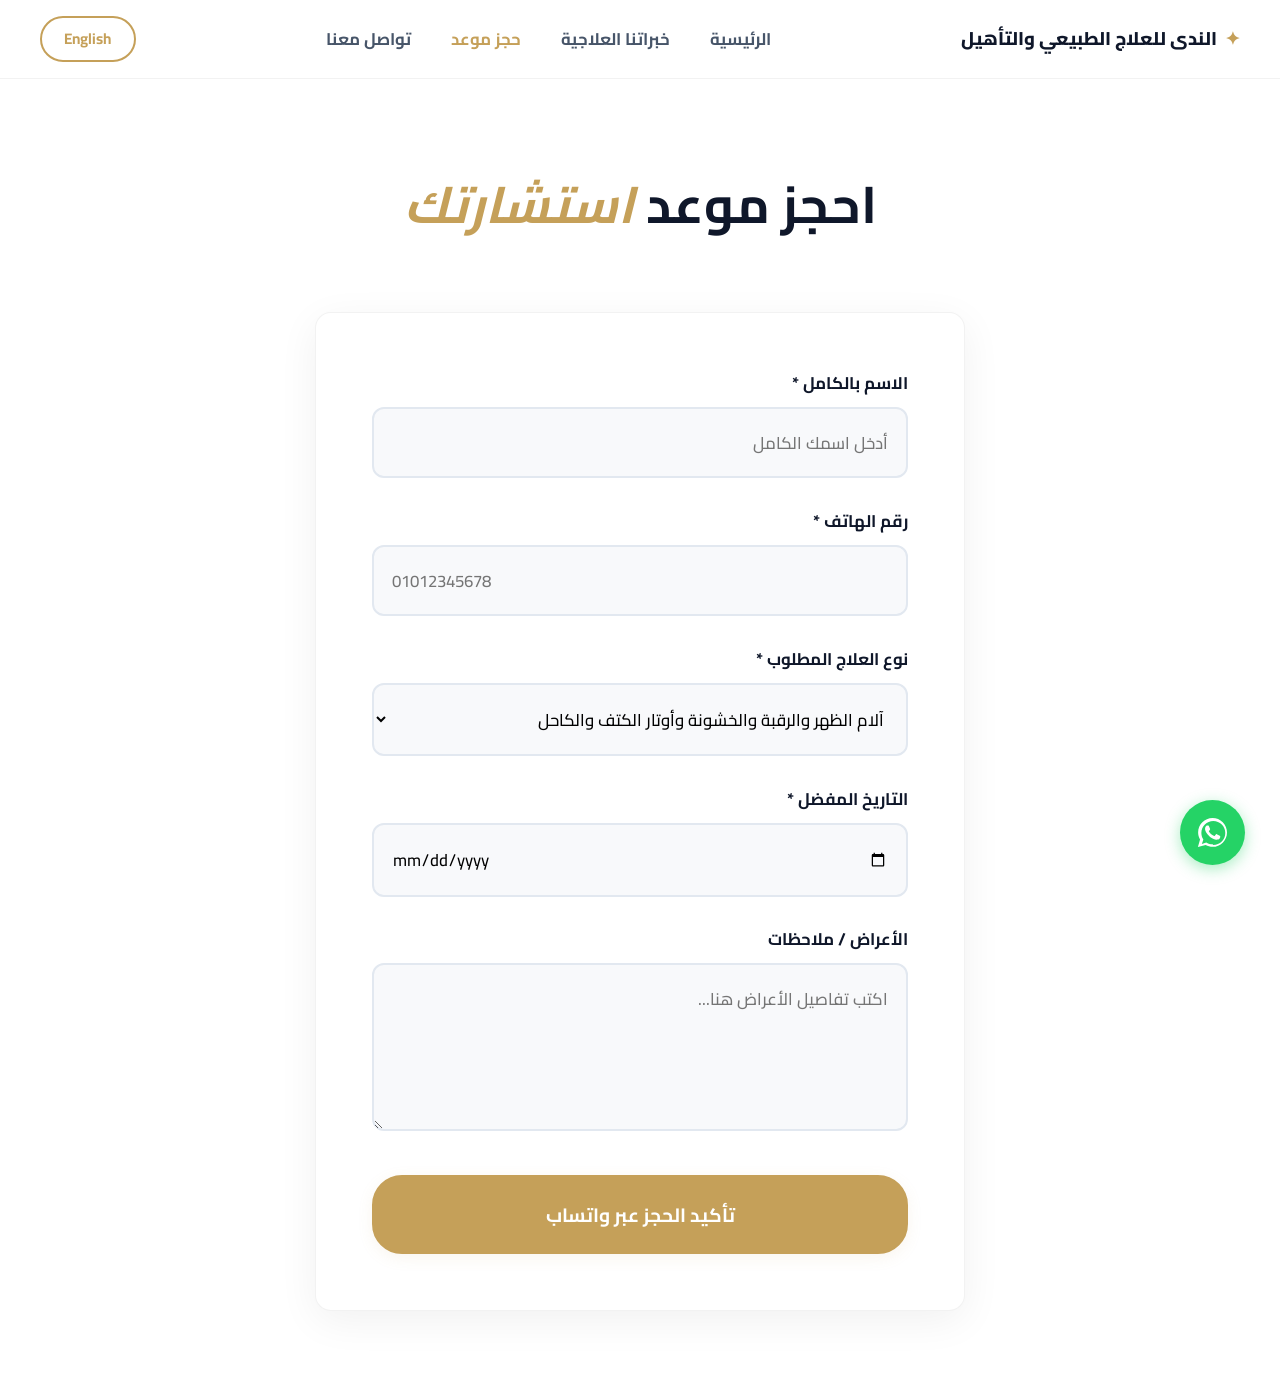
==== booking.html @ 7ad78898 "Add files via upload" ====
<!DOCTYPE html>
<html lang="ar" dir="rtl">
<head>
    <meta charset="UTF-8">
    <meta name="viewport" content="width=device-width, initial-scale=1.0">
    <title data-ar="حجز موعد | الندى" data-en="Reserve | Al-Nada">حجز موعد | الندى</title>
    <link rel="stylesheet" href="style.css">
    <link href="https://fonts.googleapis.com/css2?family=Cairo:wght@400;600;700;800&family=Playfair+Display:ital,wght@0,600;0,700;1,600&family=Plus+Jakarta+Sans:wght@400;600;700;800&display=swap" rel="stylesheet">
</head>
<body>
    <header class="navbar">
        <div class="nav-container">
            <a href="index.html" class="logo">
                <span class="logo-symbol">✦</span> 
                <span data-ar="الندى للعلاج الطبيعي والتأهيل" data-en="Al-Nada Physical Therapy">الندى للعلاج الطبيعي والتأهيل</span>
            </a>
            <nav class="nav-links">
                <a href="index.html" data-ar="الرئيسية" data-en="Home">الرئيسية</a>
                <a href="services.html" data-ar="خبراتنا العلاجية" data-en="Expertise">خبراتنا العلاجية</a>
                <a href="booking.html" class="active" data-ar="حجز موعد" data-en="Reserve">حجز موعد</a>
                <a href="contact.html" data-ar="تواصل معنا" data-en="Visit Us">تواصل معنا</a>
            </nav>
            <button id="langToggle" class="lang-btn">English</button>
        </div>
    </header>

    <main class="page-container">
        <div class="page-header animate-up">
            <h1>
                <span data-ar="احجز موعد" data-en="Reserve Your">احجز موعد</span>
                <strong class="accent-text" data-ar="استشارتك" data-en="Appointment">استشارتك</strong>
            </h1>
        </div>

        <div class="booking-wrapper animate-up">
            <form id="bookingForm" class="booking-form">
                <div class="form-group">
                    <label data-ar="الاسم بالكامل *" data-en="Full Name *">الاسم بالكامل *</label>
                    <input type="text" id="fullName" required 
                           data-placeholder-ar="أدخل اسمك الكامل" 
                           data-placeholder-en="Enter your full name" 
                           placeholder="أدخل اسمك الكامل">
                </div>
                
                <div class="form-group">
                    <label data-ar="رقم الهاتف *" data-en="Phone Number *">رقم الهاتف *</label>
                    <input type="tel" id="phone" required 
                           data-placeholder-ar="01012345678" 
                           data-placeholder-en="01012345678" 
                           placeholder="01012345678">
                </div>
                
                <div class="form-group">
                    <label data-ar="نوع العلاج المطلوب *" data-en="Required Treatment *">نوع العلاج المطلوب *</label>
                    <select id="treatment" required>
                        <option value="spine_joints" data-ar="آلام الظهر والرقبة والخشونة وأوتار الكتف والكاحل" data-en="Back/Neck Pain, Osteoarthritis, Shoulder & Ankle Tendonitis">آلام الظهر والرقبة والخشونة وأوتار الكتف والكاحل</option>
                        <option value="sports" data-ar="إصابات الملاعب والتأهيل الحركي" data-en="Sports Injuries & Motor Rehab">إصابات الملاعب والتأهيل الحركي</option>
                        <option value="neuro" data-ar="التأهيل العصبي والجلطات" data-en="Neurological & Stroke Rehab">التأهيل العصبي والجلطات</option>
                        <option value="general" data-ar="استشارة عامة" data-en="General Consultation">استشارة عامة</option>
                    </select>
                </div>
                
                <div class="form-group">
                    <label data-ar="التاريخ المفضل *" data-en="Preferred Date *">التاريخ المفضل *</label>
                    <input type="date" id="date" required>
                </div>
                
                <div class="form-group">
                    <label data-ar="الأعراض / ملاحظات" data-en="Symptoms / Notes">الأعراض / ملاحظات</label>
                    <textarea id="notes" rows="4" 
                              data-placeholder-ar="اكتب تفاصيل الأعراض هنا..." 
                              data-placeholder-en="Write your symptoms or notes here..." 
                              placeholder="اكتب تفاصيل الأعراض هنا..."></textarea>
                </div>
                
                <button type="submit" class="btn-primary form-submit-btn" data-ar="تأكيد الحجز عبر واتساب" data-en="Confirm via WhatsApp">تأكيد الحجز عبر واتساب</button>
            </form>
        </div>
    </main>

    <a href="https://wa.me/201500818332" class="float-whatsapp" target="_blank" aria-label="WhatsApp">
        <svg viewBox="0 0 24 24" class="whatsapp-icon"><path fill="#ffffff" d="M12.04 2c-5.46 0-9.9 4.44-9.9 9.9 0 1.75.46 3.45 1.32 4.95L2 22l5.3-1.38c1.45.79 3.09 1.21 4.74 1.21 5.46 0 9.9-4.44 9.9-9.9 0-2.65-1.03-5.14-2.9-7.01C17.18 3.03 14.69 2 12.04 2zM12.04 20.1c-1.42 0-2.81-.38-4.03-1.11l-.29-.17-3 1.01 1.01-3-.18-.31c-.77-1.23-1.18-2.67-1.18-4.14 0-4.52 3.68-8.2 8.2-8.2 2.19 0 4.25.85 5.8 2.4 1.55 1.55 2.4 3.61 2.4 5.8 0 4.52-3.68 8.2-8.2 8.2zm4.51-6.14c-.25-.13-1.47-.72-1.69-.8-.23-.08-.39-.13-.56.13-.17.25-.64.8-.79.97-.15.17-.31.19-.56.06-.25-.13-1.05-.39-2-1.23-.74-.66-1.24-1.47-1.38-1.72-.15-.25-.02-.39.11-.52.12-.12.25-.31.38-.47.13-.17.17-.28.25-.47.08-.19.04-.36-.02-.5-.06-.13-.56-1.35-.77-1.85-.2-.48-.41-.42-.56-.43h-.48c-.17 0-.45.06-.69.31-.24.25-.91.89-.91 2.17 0 1.28.93 2.52 1.06 2.69.13.17 1.83 2.8 4.43 3.92.62.27 1.1.43 1.48.55.62.2 1.18.17 1.62.1.5-.08 1.47-.6 1.68-1.18.21-.58.21-1.08.15-1.18-.06-.1-.23-.16-.48-.29z"/></svg>
    </a>

    <script src="script.js"></script>
</body>
</html>
---- style.css ----
:root {
    --bg-color: #FFFFFF;
    --surface-light: #F8F9FB;
    --text-primary: #0F172A;
    --text-secondary: #475569;
    --gold-accent: #C5A059;
    --gold-hover: #A88647;
    --gold-light: rgba(197, 160, 89, 0.1);
    
    --whatsapp-color: #25D366;
    --facebook-color: #1877F2;
    --instagram-grad: linear-gradient(45deg, #f09433 0%, #e6683c 25%, #dc2743 50%, #cc2366 75%, #bc1888 100%);
    --tiktok-color: #000000;

    --shadow-soft: 0 10px 40px rgba(0, 0, 0, 0.06);
    --shadow-hover: 0 15px 50px rgba(0, 0, 0, 0.1);
    --border-radius: 16px;
}

* {
    box-sizing: border-box;
    margin: 0;
    padding: 0;
    font-family: 'Cairo', 'Plus Jakarta Sans', sans-serif;
}

body {
    background-color: var(--bg-color);
    color: var(--text-primary);
    line-height: 1.7;
    overflow-x: hidden;
}

.animate-up {
    opacity: 0;
    transform: translateY(40px);
    transition: opacity 0.8s ease-out, transform 0.8s cubic-bezier(0.16, 1, 0.3, 1);
}
.animate-up.visible {
    opacity: 1;
    transform: translateY(0);
}

.accent-text {
    color: var(--gold-accent);
    font-weight: 700;
    font-style: italic;
    font-family: 'Playfair Display', 'Cairo', serif;
}

/* Navbar */
.navbar {
    background: rgba(255, 255, 255, 0.95);
    backdrop-filter: blur(20px);
    border-bottom: 1px solid rgba(0,0,0,0.05);
    position: sticky;
    top: 0;
    z-index: 1000;
    padding: 1rem 2.5rem;
}
.nav-container {
    max-width: 1250px;
    margin: 0 auto;
    display: flex;
    justify-content: space-between;
    align-items: center;
}
.logo {
    font-size: 1.15rem;
    font-weight: 800;
    color: var(--text-primary);
    text-decoration: none;
    display: flex;
    align-items: center;
    gap: 8px;
    white-space: nowrap;
}
.logo-symbol { color: var(--gold-accent); }
.nav-links { display: flex; gap: 2.5rem; }
.nav-links a {
    text-decoration: none;
    color: var(--text-secondary);
    font-weight: 700;
    font-size: 1.05rem;
    transition: 0.3s;
}
.nav-links a.active, .nav-links a:hover { color: var(--gold-accent); }
.lang-btn {
    background: transparent;
    border: 2px solid var(--gold-accent);
    color: var(--gold-accent);
    padding: 0.4rem 1.4rem;
    border-radius: 30px;
    cursor: pointer;
    font-weight: 700;
    font-size: 0.95rem;
    transition: 0.3s;
}
.lang-btn:hover {
    background: var(--gold-accent);
    color: #FFF;
}

.btn-primary, .btn-secondary {
    padding: 1rem 2.5rem;
    border-radius: 30px;
    text-decoration: none;
    font-weight: 700;
    font-size: 1.05rem;
    transition: 0.3s;
    display: inline-block;
    cursor: pointer;
    text-align: center;
}
.btn-primary {
    background: var(--gold-accent);
    color: #FFF;
    box-shadow: 0 4px 15px var(--gold-light);
    border: 2px solid var(--gold-accent);
}
.btn-primary:hover {
    background: var(--gold-hover);
    border-color: var(--gold-hover);
    transform: translateY(-3px);
}
.btn-secondary {
    background: transparent;
    color: var(--text-primary);
    border: 2px solid var(--gold-accent);
}
.btn-secondary:hover {
    background: var(--gold-light);
    color: var(--text-primary);
}

.hero {
    padding: 9rem 2rem 7rem;
    text-align: center;
    max-width: 950px;
    margin: 0 auto;
    position: relative;
}
.hero-title {
    font-size: 3.8rem;
    line-height: 1.25;
    font-weight: 700;
    margin-bottom: 1.5rem;
    font-family: 'Playfair Display', 'Cairo', serif;
}
.hero-title span { display: block; }
.hero-subtitle {
    font-size: 1.2rem;
    color: var(--text-secondary);
    margin: 0 auto 3rem;
    max-width: 700px;
    font-weight: 500;
}
.hero-btns {
    display: flex;
    justify-content: center;
    gap: 1.5rem;
    flex-wrap: wrap;
}

.reviews-section {
    max-width: 1250px;
    margin: 2rem auto 8rem;
    padding: 0 2rem;
}
.section-title {
    text-align: center;
    font-size: 2.8rem;
    margin-bottom: 3.5rem;
    font-family: 'Playfair Display', 'Cairo', serif;
}
.reviews-grid {
    display: grid;
    grid-template-columns: repeat(auto-fit, minmax(350px, 1fr));
    gap: 2.5rem;
}
.review-card {
    background: var(--surface-light);
    padding: 3rem 2.5rem;
    border-radius: var(--border-radius);
    border: 1px solid rgba(0,0,0,0.03);
    box-shadow: var(--shadow-soft);
    transition: 0.3s;
}
.review-card:hover { transform: translateY(-5px); box-shadow: var(--shadow-hover); }
.stars { color: var(--gold-accent); font-size: 1.5rem; margin-bottom: 1rem; }
.review-text { font-size: 1.15rem; font-weight: 500; font-style: italic; margin-bottom: 1.5rem; }
.reviewer-name { font-weight: 700; color: var(--gold-accent); font-size: 1.05rem; }

.page-container {
    max-width: 1250px;
    margin: 5rem auto;
    padding: 0 2rem;
}
.page-header { text-align: center; margin-bottom: 4rem; }
.page-header h1 { font-size: 3.2rem; font-weight: 700; font-family: 'Playfair Display', 'Cairo', serif; }
.page-header p { font-size: 1.15rem; color: var(--text-secondary); margin-top: 1rem; max-width: 700px; margin-inline: auto; font-weight: 500; }

.services-grid {
    display: grid;
    grid-template-columns: repeat(auto-fit, minmax(350px, 1fr));
    gap: 2.5rem;
}
.service-card {
    background: #FFF;
    border: 1px solid rgba(0,0,0,0.05);
    border-radius: var(--border-radius);
    padding: 2.5rem;
    box-shadow: var(--shadow-soft);
    transition: 0.4s;
}
.service-card:hover {
    transform: translateY(-8px);
    box-shadow: var(--shadow-hover);
    border-color: var(--gold-light);
}
.service-icon {
    font-size: 2.5rem;
    margin-bottom: 1.5rem;
}
.service-card h3 { font-size: 1.35rem; font-weight: 700; margin-bottom: 1rem; color: var(--text-primary); line-height: 1.5; }
.service-card p { font-size: 1.05rem; color: var(--text-secondary); font-weight: 500; }

.booking-wrapper { max-width: 650px; margin: 0 auto; }
.booking-form {
    background: #FFF;
    padding: 3.5rem;
    border-radius: var(--border-radius);
    box-shadow: var(--shadow-soft);
    border: 1px solid rgba(0,0,0,0.05);
    display: flex;
    flex-direction: column;
    gap: 1.8rem;
}
.form-group { display: flex; flex-direction: column; gap: 0.6rem; }
.form-group label { font-weight: 700; font-size: 1.05rem; color: var(--text-primary); }
.form-group input, .form-group select, .form-group textarea {
    width: 100%;
    padding: 1.1rem;
    border: 2px solid #E2E8F0;
    border-radius: 12px;
    font-size: 1.05rem;
    font-weight: 500;
    background: var(--surface-light);
    outline: none;
    transition: 0.3s;
}
.form-group input:focus, .form-group select:focus, .form-group textarea:focus {
    border-color: var(--gold-accent);
    background: #FFF;
}
.form-submit-btn { width: 100%; font-size: 1.2rem; padding: 1.2rem; margin-top: 1rem; }

.contact-main { padding: 4rem 2rem; max-width: 1400px; margin: 0 auto; }
.contact-layout {
    display: grid;
    grid-template-columns: 1fr 1fr;
    gap: 3rem;
    background: #FFF;
    border-radius: 24px;
    box-shadow: var(--shadow-soft);
    border: 1px solid rgba(0,0,0,0.05);
    overflow: hidden;
}
.map-box { height: 100%; min-height: 500px; }
.contact-info-side { padding: 4rem; display: flex; flex-direction: column; gap: 3rem; }

.hq-card {
    background: var(--surface-light);
    padding: 2.5rem;
    border-radius: 16px;
    border-left: 6px solid var(--gold-accent);
}
[dir="ltr"] .hq-card { border-left: none; border-right: 6px solid var(--gold-accent); }
.hq-title {
    color: var(--text-primary);
    font-size: 1.8rem;
    font-weight: 800;
    text-transform: uppercase;
    letter-spacing: 1px;
    margin-bottom: 1.5rem;
}
.hq-list { list-style: none; display: flex; flex-direction: column; gap: 1.2rem; }
.hq-list li { display: flex; align-items: flex-start; gap: 15px; font-size: 1.1rem; font-weight: 600; color: var(--text-secondary); }
.hq-list li svg { width: 24px; height: 24px; color: var(--text-primary); flex-shrink: 0; margin-top: 2px; }

.connect-title {
    font-size: 1.5rem;
    font-weight: 800;
    margin-bottom: 1.5rem;
    text-transform: uppercase;
}
.social-grid-2x2 {
    display: grid;
    grid-template-columns: 1fr 1fr;
    gap: 1.2rem;
}
.social-block {
    display: flex;
    align-items: center;
    justify-content: center;
    gap: 12px;
    padding: 1.2rem;
    border-radius: 12px;
    color: #FFF !important;
    text-decoration: none;
    font-weight: 700;
    font-size: 1.1rem;
    transition: 0.3s;
}
.social-block:hover { transform: scale(1.03); opacity: 0.95; }
.social-block svg { width: 24px; height: 24px; }
.btn-wa { background: var(--whatsapp-color); }
.btn-ig { background: var(--instagram-grad); }
.btn-tt { background: var(--tiktok-color); }
.btn-fb { background: var(--facebook-color); }

.float-whatsapp {
    position: fixed;
    bottom: 35px;
    right: 35px;
    width: 65px;
    height: 65px;
    background-color: var(--whatsapp-color);
    border-radius: 50%;
    display: flex;
    align-items: center;
    justify-content: center;
    box-shadow: 0 4px 15px rgba(37, 211, 102, 0.4);
    z-index: 1000;
    transition: 0.3s;
}
.float-whatsapp.pulse {
    animation: pulse 2s infinite;
}
.whatsapp-icon { width: 35px; height: 35px; }
[dir="ltr"] .float-whatsapp { right: 35px; left: auto; }

@keyframes pulse {
    0% { box-shadow: 0 0 0 0 rgba(37, 211, 102, 0.5); }
    70% { box-shadow: 0 0 0 20px rgba(37, 211, 102, 0); }
    100% { box-shadow: 0 0 0 0 rgba(37, 211, 102, 0); }
}

@media (max-width: 992px) {
    .contact-layout { grid-template-columns: 1fr; }
    .map-box { min-height: 350px; }
    .hero-title { font-size: 2.8rem; }
}
@media (max-width: 768px) {
    .navbar { padding: 1rem; }
    .nav-container { flex-direction: column; gap: 1.2rem; }
    .nav-links { flex-wrap: wrap; justify-content: center; gap: 1.2rem; }
    .hero { padding: 4rem 1rem; }
    .logo { font-size: 0.95rem; }
    .booking-form { padding: 2rem 1.5rem; }
    .contact-info-side { padding: 2rem; }
    .social-grid-2x2 { grid-template-columns: 1fr; }
    .float-whatsapp { bottom: 20px; right: 20px; width: 55px; height: 55px; }
}
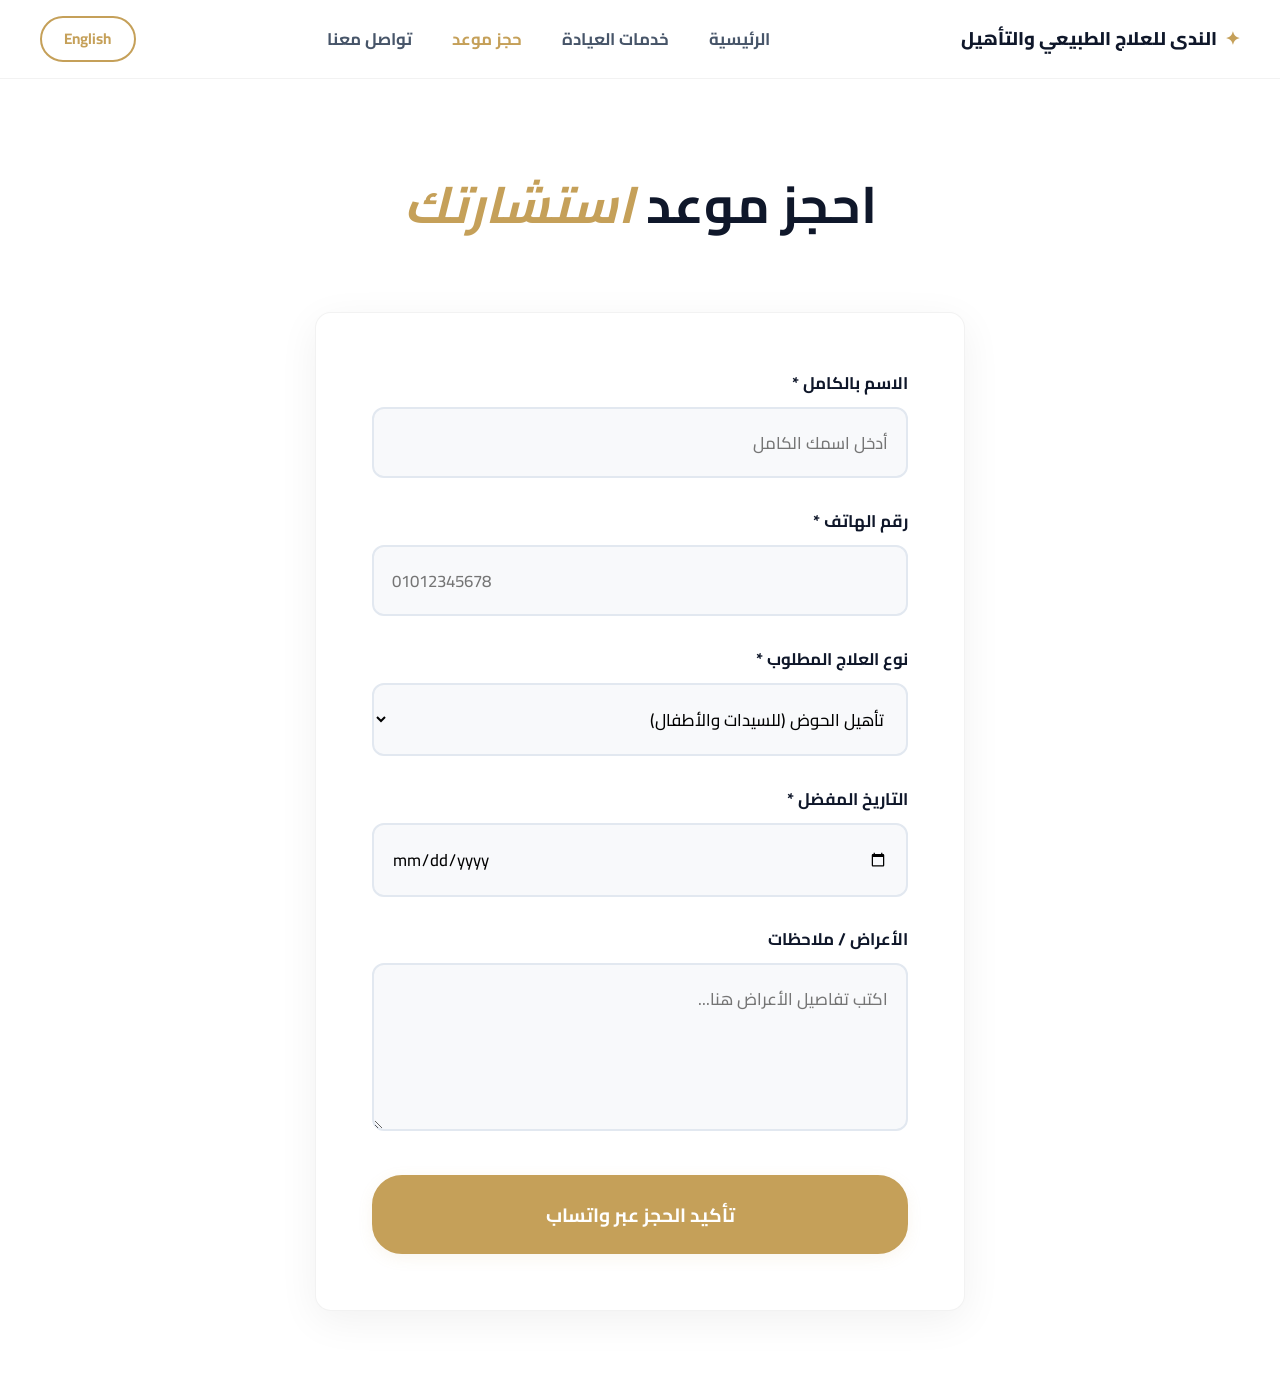
==== commit e78c883f: "Add files via upload" ====
--- a/booking.html
+++ b/booking.html
@@ -1,14 +1,15 @@
 <!DOCTYPE html>
-<html lang="ar" dir="rtl">
+<html lang="ar" dir="rtl" translate="no">
 <head>
     <meta charset="UTF-8">
     <meta name="viewport" content="width=device-width, initial-scale=1.0">
     <title data-ar="حجز موعد | الندى" data-en="Reserve | Al-Nada">حجز موعد | الندى</title>
     <link rel="stylesheet" href="style.css">
-    <link href="https://fonts.googleapis.com/css2?family=Cairo:wght@400;600;700;800&family=Playfair+Display:ital,wght@0,600;0,700;1,600&family=Plus+Jakarta+Sans:wght@400;600;700;800&display=swap" rel="stylesheet">
+    <link href="https://fonts.googleapis.com/css2?family=Cairo:wght@400;600;700;800&family=Playfair+Display:ital,wght@0,600;0,700;1,600&display=swap" rel="stylesheet">
 </head>
 <body>
     <header class="navbar">
+        <!-- Exact same navbar code as above -->
         <div class="nav-container">
             <a href="index.html" class="logo">
                 <span class="logo-symbol">✦</span> 
@@ -16,7 +17,7 @@
             </a>
             <nav class="nav-links">
                 <a href="index.html" data-ar="الرئيسية" data-en="Home">الرئيسية</a>
-                <a href="services.html" data-ar="خبراتنا العلاجية" data-en="Expertise">خبراتنا العلاجية</a>
+                <a href="services.html" data-ar="خدمات العيادة" data-en="Clinic Services">خدمات العيادة</a>
                 <a href="booking.html" class="active" data-ar="حجز موعد" data-en="Reserve">حجز موعد</a>
                 <a href="contact.html" data-ar="تواصل معنا" data-en="Visit Us">تواصل معنا</a>
             </nav>
@@ -36,27 +37,23 @@
             <form id="bookingForm" class="booking-form">
                 <div class="form-group">
                     <label data-ar="الاسم بالكامل *" data-en="Full Name *">الاسم بالكامل *</label>
-                    <input type="text" id="fullName" required 
-                           data-placeholder-ar="أدخل اسمك الكامل" 
-                           data-placeholder-en="Enter your full name" 
-                           placeholder="أدخل اسمك الكامل">
+                    <input type="text" id="fullName" required data-placeholder-ar="أدخل اسمك الكامل" data-placeholder-en="Enter your full name" placeholder="أدخل اسمك الكامل">
                 </div>
                 
                 <div class="form-group">
                     <label data-ar="رقم الهاتف *" data-en="Phone Number *">رقم الهاتف *</label>
-                    <input type="tel" id="phone" required 
-                           data-placeholder-ar="01012345678" 
-                           data-placeholder-en="01012345678" 
-                           placeholder="01012345678">
+                    <input type="tel" id="phone" required placeholder="01012345678">
                 </div>
                 
                 <div class="form-group">
                     <label data-ar="نوع العلاج المطلوب *" data-en="Required Treatment *">نوع العلاج المطلوب *</label>
                     <select id="treatment" required>
-                        <option value="spine_joints" data-ar="آلام الظهر والرقبة والخشونة وأوتار الكتف والكاحل" data-en="Back/Neck Pain, Osteoarthritis, Shoulder & Ankle Tendonitis">آلام الظهر والرقبة والخشونة وأوتار الكتف والكاحل</option>
-                        <option value="sports" data-ar="إصابات الملاعب والتأهيل الحركي" data-en="Sports Injuries & Motor Rehab">إصابات الملاعب والتأهيل الحركي</option>
-                        <option value="neuro" data-ar="التأهيل العصبي والجلطات" data-en="Neurological & Stroke Rehab">التأهيل العصبي والجلطات</option>
-                        <option value="general" data-ar="استشارة عامة" data-en="General Consultation">استشارة عامة</option>
+                        <!-- UPDATED DROPDOWN BASED ON FLYERS -->
+                        <option value="pelvic" data-ar="تأهيل الحوض (للسيدات والأطفال)" data-en="Pelvic Floor Rehab (Women & Children)">تأهيل الحوض (للسيدات والأطفال)</option>
+                        <option value="traction" data-ar="شد الفقرات المتطور (Chattanooga)" data-en="Advanced Spinal Traction">شد الفقرات المتطور (Chattanooga)</option>
+                        <option value="ortho" data-ar="علاج العظام، المفاصل، والخشونة" data-en="Orthopedics & Joint Rehab">علاج العظام، المفاصل، والخشونة</option>
+                        <option value="manual" data-ar="العلاج اليدوي والحجامة الطبية" data-en="Manual Therapy & Cupping">العلاج اليدوي والحجامة الطبية</option>
+                        <option value="general" data-ar="استشارة عامة / أخرى" data-en="General Consultation">استشارة عامة / أخرى</option>
                     </select>
                 </div>
                 
@@ -67,21 +64,13 @@
                 
                 <div class="form-group">
                     <label data-ar="الأعراض / ملاحظات" data-en="Symptoms / Notes">الأعراض / ملاحظات</label>
-                    <textarea id="notes" rows="4" 
-                              data-placeholder-ar="اكتب تفاصيل الأعراض هنا..." 
-                              data-placeholder-en="Write your symptoms or notes here..." 
-                              placeholder="اكتب تفاصيل الأعراض هنا..."></textarea>
+                    <textarea id="notes" rows="4" data-placeholder-ar="اكتب تفاصيل الأعراض هنا..." data-placeholder-en="Write your symptoms or notes here..." placeholder="اكتب تفاصيل الأعراض هنا..."></textarea>
                 </div>
                 
                 <button type="submit" class="btn-primary form-submit-btn" data-ar="تأكيد الحجز عبر واتساب" data-en="Confirm via WhatsApp">تأكيد الحجز عبر واتساب</button>
             </form>
         </div>
     </main>
-
-    <a href="https://wa.me/201500818332" class="float-whatsapp" target="_blank" aria-label="WhatsApp">
-        <svg viewBox="0 0 24 24" class="whatsapp-icon"><path fill="#ffffff" d="M12.04 2c-5.46 0-9.9 4.44-9.9 9.9 0 1.75.46 3.45 1.32 4.95L2 22l5.3-1.38c1.45.79 3.09 1.21 4.74 1.21 5.46 0 9.9-4.44 9.9-9.9 0-2.65-1.03-5.14-2.9-7.01C17.18 3.03 14.69 2 12.04 2zM12.04 20.1c-1.42 0-2.81-.38-4.03-1.11l-.29-.17-3 1.01 1.01-3-.18-.31c-.77-1.23-1.18-2.67-1.18-4.14 0-4.52 3.68-8.2 8.2-8.2 2.19 0 4.25.85 5.8 2.4 1.55 1.55 2.4 3.61 2.4 5.8 0 4.52-3.68 8.2-8.2 8.2zm4.51-6.14c-.25-.13-1.47-.72-1.69-.8-.23-.08-.39-.13-.56.13-.17.25-.64.8-.79.97-.15.17-.31.19-.56.06-.25-.13-1.05-.39-2-1.23-.74-.66-1.24-1.47-1.38-1.72-.15-.25-.02-.39.11-.52.12-.12.25-.31.38-.47.13-.17.17-.28.25-.47.08-.19.04-.36-.02-.5-.06-.13-.56-1.35-.77-1.85-.2-.48-.41-.42-.56-.43h-.48c-.17 0-.45.06-.69.31-.24.25-.91.89-.91 2.17 0 1.28.93 2.52 1.06 2.69.13.17 1.83 2.8 4.43 3.92.62.27 1.1.43 1.48.55.62.2 1.18.17 1.62.1.5-.08 1.47-.6 1.68-1.18.21-.58.21-1.08.15-1.18-.06-.1-.23-.16-.48-.29z"/></svg>
-    </a>
-
     <script src="script.js"></script>
 </body>
 </html>
--- a/style.css
+++ b/style.css
@@ -76,7 +76,7 @@
     white-space: nowrap;
 }
 .logo-symbol { color: var(--gold-accent); }
-.nav-links { display: flex; gap: 2.5rem; }
+.nav-links { display: flex; gap: 2.5rem; list-style: none; }
 .nav-links a {
     text-decoration: none;
     color: var(--text-secondary);
@@ -162,34 +162,26 @@
     flex-wrap: wrap;
 }
 
-.reviews-section {
-    max-width: 1250px;
-    margin: 2rem auto 8rem;
-    padding: 0 2rem;
-}
-.section-title {
+/* Featured Video Section (Pelvic Floor Reel) */
+.featured-video-section {
+    background: var(--surface-light);
+    padding: 5rem 2rem;
     text-align: center;
-    font-size: 2.8rem;
-    margin-bottom: 3.5rem;
-    font-family: 'Playfair Display', 'Cairo', serif;
-}
-.reviews-grid {
-    display: grid;
-    grid-template-columns: repeat(auto-fit, minmax(350px, 1fr));
-    gap: 2.5rem;
-}
-.review-card {
-    background: var(--surface-light);
-    padding: 3rem 2.5rem;
-    border-radius: var(--border-radius);
-    border: 1px solid rgba(0,0,0,0.03);
-    box-shadow: var(--shadow-soft);
-    transition: 0.3s;
-}
-.review-card:hover { transform: translateY(-5px); box-shadow: var(--shadow-hover); }
-.stars { color: var(--gold-accent); font-size: 1.5rem; margin-bottom: 1rem; }
-.review-text { font-size: 1.15rem; font-weight: 500; font-style: italic; margin-bottom: 1.5rem; }
-.reviewer-name { font-weight: 700; color: var(--gold-accent); font-size: 1.05rem; }
+    border-top: 1px solid rgba(0,0,0,0.03);
+    border-bottom: 1px solid rgba(0,0,0,0.03);
+}
+
+.video-container-center {
+    display: flex;
+    justify-content: center;
+    margin-top: 2rem;
+}
+
+.video-container-center iframe {
+    border-radius: var(--border-radius);
+    box-shadow: var(--shadow-hover);
+    max-width: 100%;
+}
 
 .page-container {
     max-width: 1250px;
@@ -205,6 +197,45 @@
     grid-template-columns: repeat(auto-fit, minmax(350px, 1fr));
     gap: 2.5rem;
 }
+
+/* Expanded Service Card Layout for Reels */
+.service-card-full {
+    grid-column: 1 / -1;
+    background: #FFF;
+    border: 1px solid rgba(0,0,0,0.05);
+    border-radius: var(--border-radius);
+    padding: 3rem;
+    box-shadow: var(--shadow-soft);
+    display: flex;
+    flex-wrap: wrap;
+    gap: 3rem;
+    align-items: center;
+    transition: 0.4s;
+}
+
+.service-card-full:hover {
+    box-shadow: var(--shadow-hover);
+    border-color: var(--gold-light);
+}
+
+.service-content-side {
+    flex: 1;
+    min-width: 300px;
+}
+
+.service-video-side {
+    flex: 1;
+    min-width: 300px;
+    display: flex;
+    justify-content: center;
+}
+
+.service-video-side iframe {
+    border-radius: var(--border-radius);
+    box-shadow: var(--shadow-soft);
+    max-width: 100%;
+}
+
 .service-card {
     background: #FFF;
     border: 1px solid rgba(0,0,0,0.05);
@@ -222,8 +253,17 @@
     font-size: 2.5rem;
     margin-bottom: 1.5rem;
 }
-.service-card h3 { font-size: 1.35rem; font-weight: 700; margin-bottom: 1rem; color: var(--text-primary); line-height: 1.5; }
-.service-card p { font-size: 1.05rem; color: var(--text-secondary); font-weight: 500; }
+.service-card h3, .service-card-full h3 { font-size: 1.35rem; font-weight: 700; margin-bottom: 1rem; color: var(--text-primary); line-height: 1.5; }
+.service-card p, .service-card-full p, .service-card li, .service-card-full li { font-size: 1.05rem; color: var(--text-secondary); font-weight: 500; }
+
+.service-card-full ul, .service-card ul {
+    margin-top: 1rem;
+    padding-inline-start: 1.2rem;
+}
+
+.service-card-full li {
+    margin-bottom: 0.5rem;
+}
 
 .booking-wrapper { max-width: 650px; margin: 0 auto; }
 .booking-form {
@@ -288,37 +328,6 @@
 .hq-list li { display: flex; align-items: flex-start; gap: 15px; font-size: 1.1rem; font-weight: 600; color: var(--text-secondary); }
 .hq-list li svg { width: 24px; height: 24px; color: var(--text-primary); flex-shrink: 0; margin-top: 2px; }
 
-.connect-title {
-    font-size: 1.5rem;
-    font-weight: 800;
-    margin-bottom: 1.5rem;
-    text-transform: uppercase;
-}
-.social-grid-2x2 {
-    display: grid;
-    grid-template-columns: 1fr 1fr;
-    gap: 1.2rem;
-}
-.social-block {
-    display: flex;
-    align-items: center;
-    justify-content: center;
-    gap: 12px;
-    padding: 1.2rem;
-    border-radius: 12px;
-    color: #FFF !important;
-    text-decoration: none;
-    font-weight: 700;
-    font-size: 1.1rem;
-    transition: 0.3s;
-}
-.social-block:hover { transform: scale(1.03); opacity: 0.95; }
-.social-block svg { width: 24px; height: 24px; }
-.btn-wa { background: var(--whatsapp-color); }
-.btn-ig { background: var(--instagram-grad); }
-.btn-tt { background: var(--tiktok-color); }
-.btn-fb { background: var(--facebook-color); }
-
 .float-whatsapp {
     position: fixed;
     bottom: 35px;
@@ -350,6 +359,7 @@
     .contact-layout { grid-template-columns: 1fr; }
     .map-box { min-height: 350px; }
     .hero-title { font-size: 2.8rem; }
+    .service-card-full { padding: 2rem; }
 }
 @media (max-width: 768px) {
     .navbar { padding: 1rem; }
@@ -359,6 +369,5 @@
     .logo { font-size: 0.95rem; }
     .booking-form { padding: 2rem 1.5rem; }
     .contact-info-side { padding: 2rem; }
-    .social-grid-2x2 { grid-template-columns: 1fr; }
     .float-whatsapp { bottom: 20px; right: 20px; width: 55px; height: 55px; }
 }
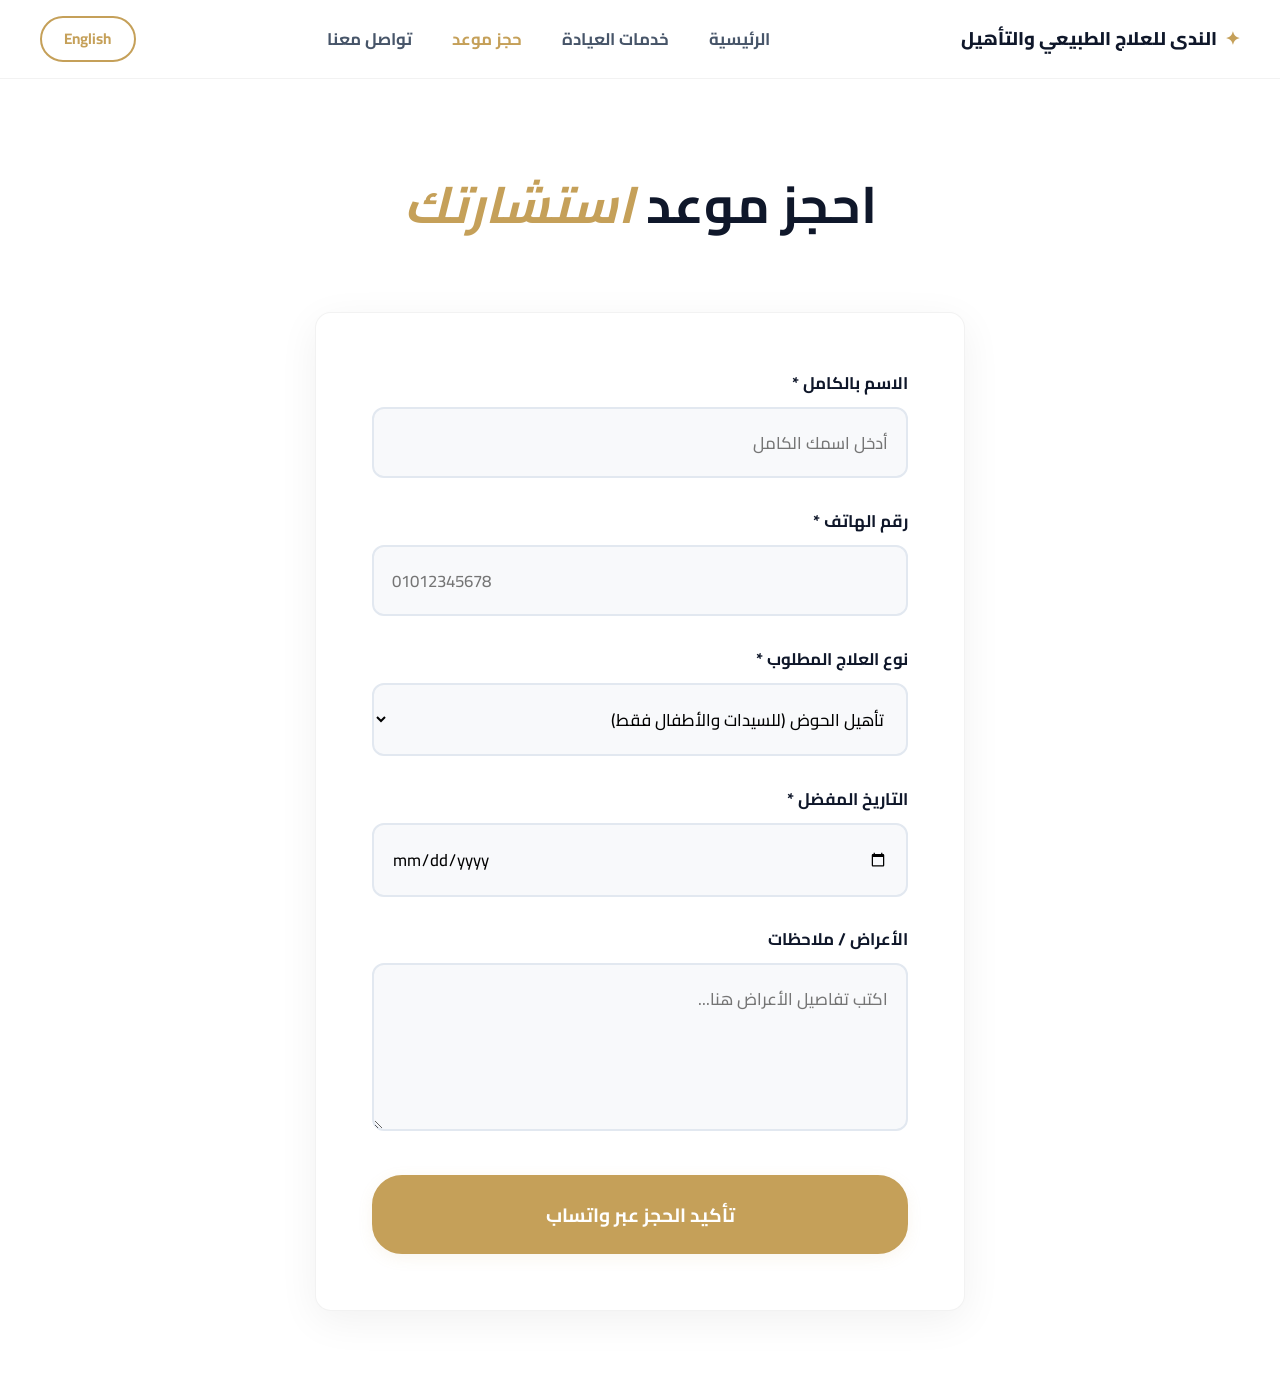
==== commit 75560f32: "Add files via upload" ====
--- a/booking.html
+++ b/booking.html
@@ -9,7 +9,6 @@
 </head>
 <body>
     <header class="navbar">
-        <!-- Exact same navbar code as above -->
         <div class="nav-container">
             <a href="index.html" class="logo">
                 <span class="logo-symbol">✦</span> 
@@ -48,12 +47,13 @@
                 <div class="form-group">
                     <label data-ar="نوع العلاج المطلوب *" data-en="Required Treatment *">نوع العلاج المطلوب *</label>
                     <select id="treatment" required>
-                        <!-- UPDATED DROPDOWN BASED ON FLYERS -->
-                        <option value="pelvic" data-ar="تأهيل الحوض (للسيدات والأطفال)" data-en="Pelvic Floor Rehab (Women & Children)">تأهيل الحوض (للسيدات والأطفال)</option>
-                        <option value="traction" data-ar="شد الفقرات المتطور (Chattanooga)" data-en="Advanced Spinal Traction">شد الفقرات المتطور (Chattanooga)</option>
-                        <option value="ortho" data-ar="علاج العظام، المفاصل، والخشونة" data-en="Orthopedics & Joint Rehab">علاج العظام، المفاصل، والخشونة</option>
-                        <option value="manual" data-ar="العلاج اليدوي والحجامة الطبية" data-en="Manual Therapy & Cupping">العلاج اليدوي والحجامة الطبية</option>
-                        <option value="general" data-ar="استشارة عامة / أخرى" data-en="General Consultation">استشارة عامة / أخرى</option>
+                        <!-- MATCHED TO ALL 6 CLINIC SERVICES -->
+                        <option value="pelvic" data-ar="تأهيل الحوض (للسيدات والأطفال فقط)" data-en="Pelvic Floor Rehab (Women & Children)">تأهيل الحوض (للسيدات والأطفال فقط)</option>
+                        <option value="traction" data-ar="شد الفقرات المتطور (Spinal Traction)" data-en="Advanced Spinal Traction">شد الفقرات المتطور (Spinal Traction)</option>
+                        <option value="laser" data-ar="الليزر العلاجي" data-en="Laser Therapy">الليزر العلاجي</option>
+                        <option value="ortho" data-ar="علاج العظام والمفاصل" data-en="Orthopedic & Joint Rehab">علاج العظام والمفاصل</option>
+                        <option value="manual" data-ar="العلاج اليدوي" data-en="Manual Therapy">العلاج اليدوي</option>
+                        <option value="cupping" data-ar="حجامة وريكافري ومساج" data-en="Cupping, Recovery & Massage">حجامة وريكافري ومساج</option>
                     </select>
                 </div>
                 
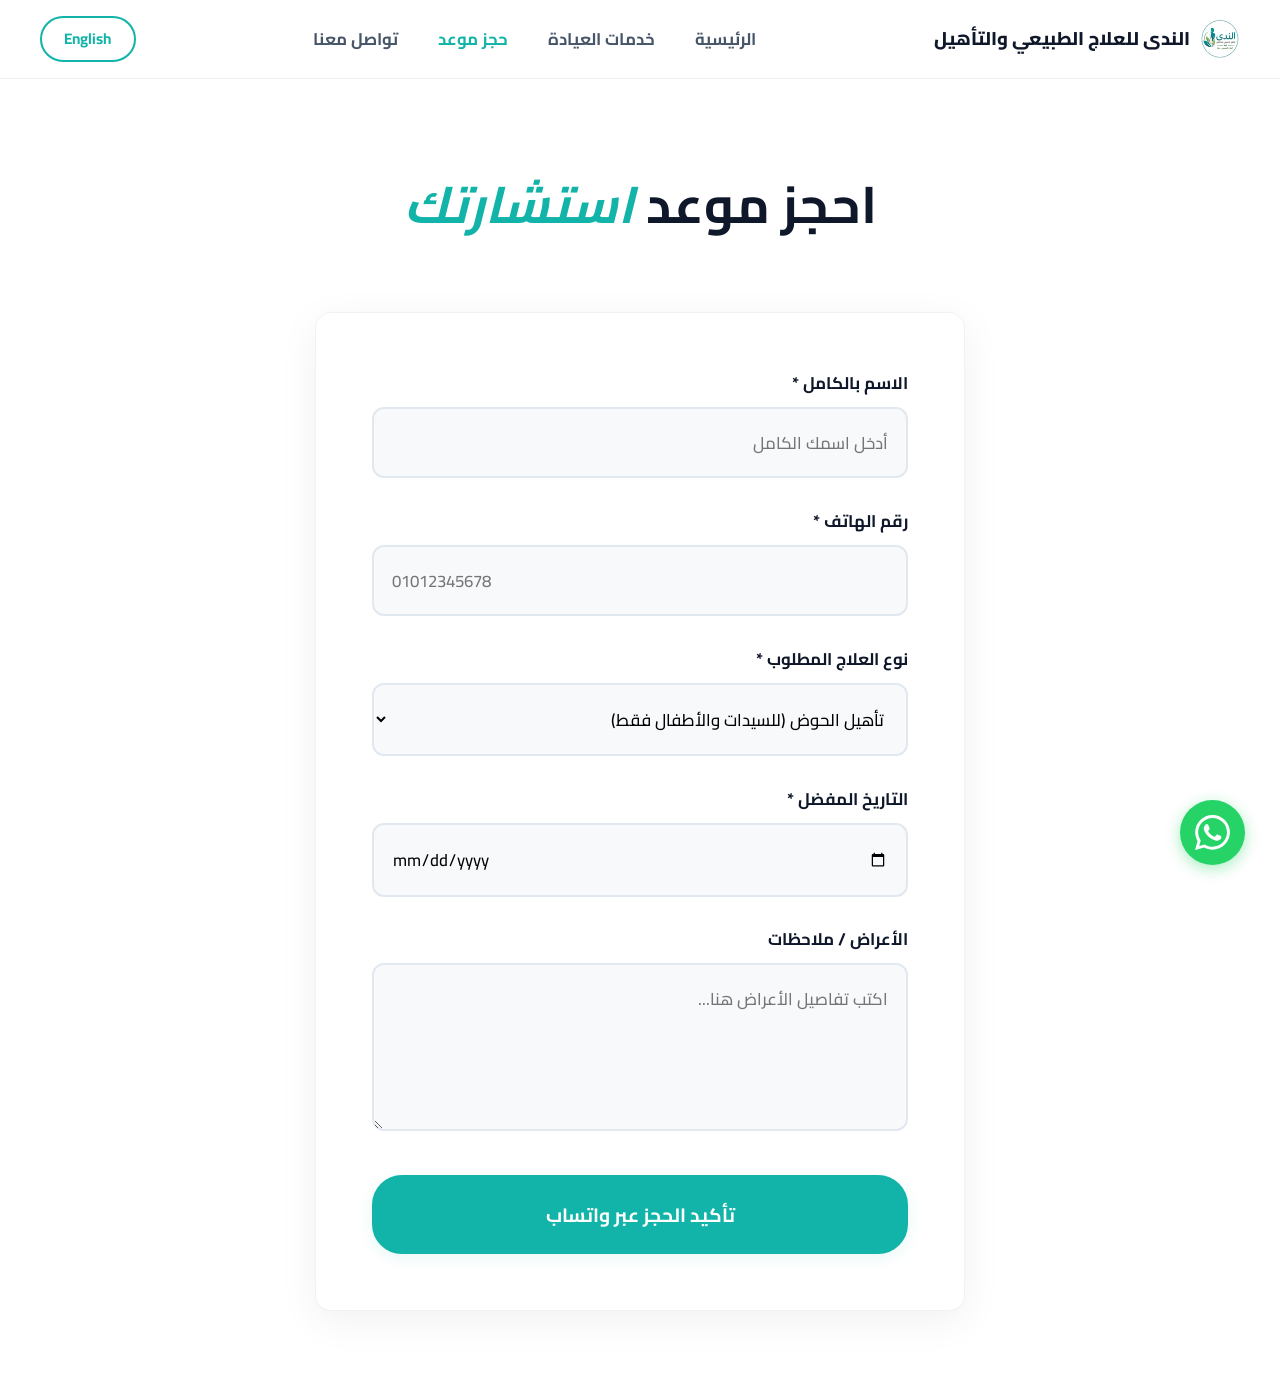
==== commit d2d7933a: "Add files via upload" ====
--- a/booking.html
+++ b/booking.html
@@ -11,7 +11,7 @@
     <header class="navbar">
         <div class="nav-container">
             <a href="index.html" class="logo">
-                <span class="logo-symbol">✦</span> 
+                <img src="logo.jpeg" alt="Al-Nada Logo" class="logo-img">
                 <span data-ar="الندى للعلاج الطبيعي والتأهيل" data-en="Al-Nada Physical Therapy">الندى للعلاج الطبيعي والتأهيل</span>
             </a>
             <nav class="nav-links">
@@ -36,7 +36,7 @@
             <form id="bookingForm" class="booking-form">
                 <div class="form-group">
                     <label data-ar="الاسم بالكامل *" data-en="Full Name *">الاسم بالكامل *</label>
-                    <input type="text" id="fullName" required data-placeholder-ar="أدخل اسمك الكامل" data-placeholder-en="Enter your full name" placeholder="أدخل اسمك الكامل">
+                    <input type="text" id="fullName" required placeholder="أدخل اسمك الكامل">
                 </div>
                 
                 <div class="form-group">
@@ -47,7 +47,6 @@
                 <div class="form-group">
                     <label data-ar="نوع العلاج المطلوب *" data-en="Required Treatment *">نوع العلاج المطلوب *</label>
                     <select id="treatment" required>
-                        <!-- MATCHED TO ALL 6 CLINIC SERVICES -->
                         <option value="pelvic" data-ar="تأهيل الحوض (للسيدات والأطفال فقط)" data-en="Pelvic Floor Rehab (Women & Children)">تأهيل الحوض (للسيدات والأطفال فقط)</option>
                         <option value="traction" data-ar="شد الفقرات المتطور (Spinal Traction)" data-en="Advanced Spinal Traction">شد الفقرات المتطور (Spinal Traction)</option>
                         <option value="laser" data-ar="الليزر العلاجي" data-en="Laser Therapy">الليزر العلاجي</option>
@@ -64,13 +63,19 @@
                 
                 <div class="form-group">
                     <label data-ar="الأعراض / ملاحظات" data-en="Symptoms / Notes">الأعراض / ملاحظات</label>
-                    <textarea id="notes" rows="4" data-placeholder-ar="اكتب تفاصيل الأعراض هنا..." data-placeholder-en="Write your symptoms or notes here..." placeholder="اكتب تفاصيل الأعراض هنا..."></textarea>
+                    <textarea id="notes" rows="4" placeholder="اكتب تفاصيل الأعراض هنا..."></textarea>
                 </div>
                 
                 <button type="submit" class="btn-primary form-submit-btn" data-ar="تأكيد الحجز عبر واتساب" data-en="Confirm via WhatsApp">تأكيد الحجز عبر واتساب</button>
             </form>
         </div>
     </main>
+
+    <!-- Floating WhatsApp Button -->
+    <a href="https://wa.me/201500818332" target="_blank" class="float-whatsapp pulse" aria-label="WhatsApp">
+        <svg class="whatsapp-icon" fill="#FFF" viewBox="0 0 24 24"><path d="M.057 24l1.687-6.163c-1.041-1.804-1.588-3.849-1.587-5.946.003-6.556 5.338-11.891 11.893-11.891 3.181.001 6.167 1.24 8.413 3.488 2.245 2.248 3.481 5.236 3.48 8.414-.003 6.557-5.338 11.892-11.893 11.892-1.99-.001-3.951-.5-5.688-1.448l-6.305 1.654zm6.597-3.807c1.676.995 3.276 1.591 5.392 1.592 5.448 0 9.886-4.434 9.889-9.885.002-5.462-4.415-9.89-9.881-9.892-5.452 0-9.887 4.434-9.889 9.884-.001 2.225.651 3.891 1.746 5.634l-.999 3.648 3.742-.981zm11.387-5.464c-.074-.124-.272-.198-.57-.347-.297-.149-1.758-.868-2.031-.967-.272-.099-.47-.149-.669.149-.198.297-.768.967-.941 1.165-.173.198-.347.223-.644.074-.297-.149-1.255-.462-2.39-1.475-.883-.788-1.48-1.761-1.653-2.059-.173-.297-.018-.458.13-.606.134-.133.297-.347.446-.521.151-.172.2-.296.3-.495.099-.198.05-.372-.025-.521-.075-.148-.669-1.611-.916-2.206-.242-.579-.487-.501-.669-.51l-.57-.01c-.198 0-.52.074-.792.372s-1.04 1.016-1.04 2.479 1.065 2.876 1.213 3.074c.149.198 2.095 3.2 5.076 4.487.709.306 1.263.489 1.694.626.712.226 1.36.194 1.872.118.571-.085 1.758-.719 2.006-1.413.248-.695.248-1.29.173-1.414z"/></svg>
+    </a>
+
     <script src="script.js"></script>
 </body>
 </html>
--- a/style.css
+++ b/style.css
@@ -3,9 +3,11 @@
     --surface-light: #F8F9FB;
     --text-primary: #0F172A;
     --text-secondary: #475569;
-    --gold-accent: #C5A059;
-    --gold-hover: #A88647;
-    --gold-light: rgba(197, 160, 89, 0.1);
+    
+    /* Turquoise Accent */
+    --gold-accent: #12B3A8; 
+    --gold-hover: #0E8E85;  
+    --gold-light: rgba(18, 179, 168, 0.1); 
     
     --whatsapp-color: #25D366;
     --facebook-color: #1877F2;
@@ -48,7 +50,7 @@
     font-family: 'Playfair Display', 'Cairo', serif;
 }
 
-/* Navbar */
+/* Navbar & Logo Styling */
 .navbar {
     background: rgba(255, 255, 255, 0.95);
     backdrop-filter: blur(20px);
@@ -72,8 +74,14 @@
     text-decoration: none;
     display: flex;
     align-items: center;
-    gap: 8px;
+    gap: 10px;
     white-space: nowrap;
+}
+.logo-img {
+    height: 40px;
+    width: auto;
+    object-fit: contain;
+    border-radius: 50%;
 }
 .logo-symbol { color: var(--gold-accent); }
 .nav-links { display: flex; gap: 2.5rem; list-style: none; }
@@ -162,7 +170,7 @@
     flex-wrap: wrap;
 }
 
-/* Featured Video Section (Pelvic Floor Reel) */
+/* Featured Video Section */
 .featured-video-section {
     background: var(--surface-light);
     padding: 5rem 2rem;
